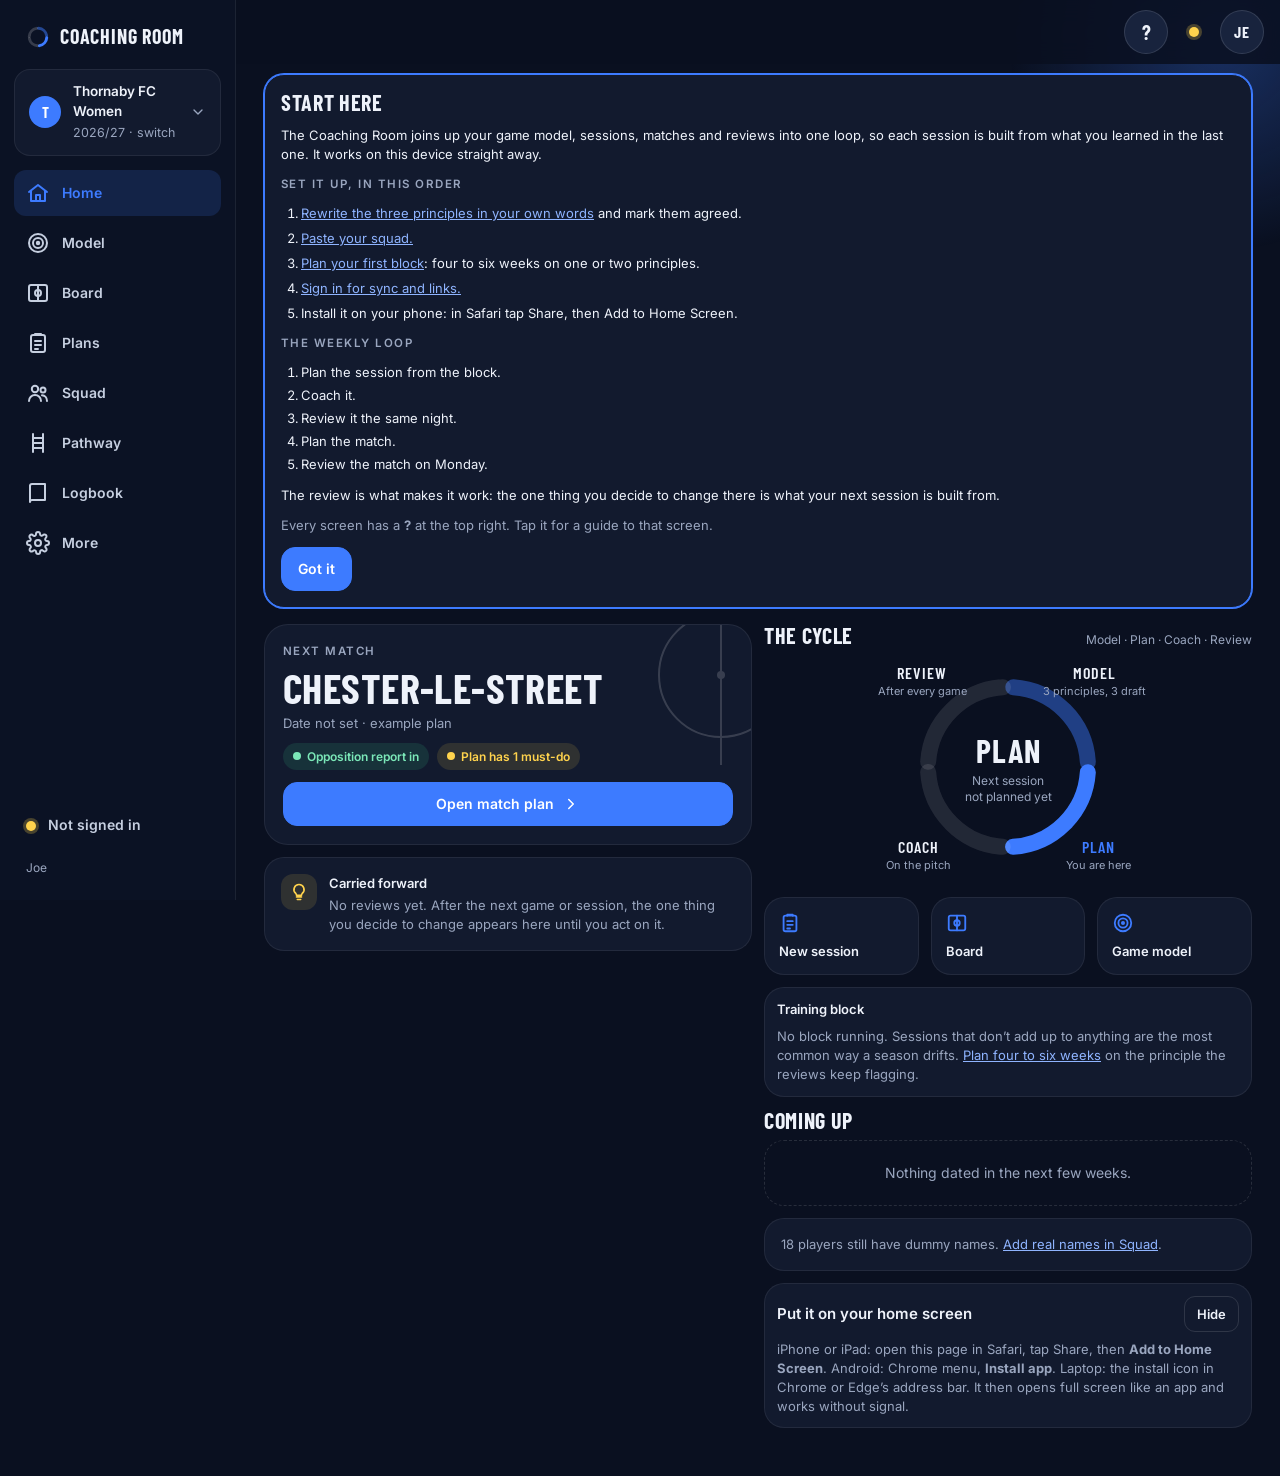
==== index.html @ c1512894 "Initial commit" ====
<!doctype html>
<html lang="en-GB">
<head>
<meta charset="utf-8">
<meta name="viewport" content="width=device-width, initial-scale=1, viewport-fit=cover">
<meta name="theme-color" content="#0A1020">
<meta name="apple-mobile-web-app-capable" content="yes">
<meta name="mobile-web-app-capable" content="yes">
<meta name="apple-mobile-web-app-status-bar-style" content="black-translucent">
<meta name="apple-mobile-web-app-title" content="Coaching Room">
<meta name="description" content="Joe's coaching app: game model, tactics board, sessions, match plans and reviews.">
<title>The Coaching Room</title>
<link rel="manifest" href="manifest.webmanifest">
<link rel="icon" type="image/png" sizes="192x192" href="icons/icon-192.png">
<link rel="apple-touch-icon" href="icons/apple-touch-icon.png">
<link rel="preload" href="fonts/inter-latin-400-normal.woff2" as="font" type="font/woff2" crossorigin>
<link rel="preload" href="fonts/barlow-condensed-latin-700-normal.woff2" as="font" type="font/woff2" crossorigin>
<link rel="stylesheet" href="css/app.css">
<script src="vendor/supabase.js" defer></script>
<script type="module" src="js/app.js"></script>
</head>
<body>
<div class="glow" aria-hidden="true"></div>
<div class="app" id="app">
  <nav class="sidebar" id="sidebar" aria-label="Main"></nav>
  <div class="main">
    <header class="topbar" id="topbar"></header>
    <main class="content" id="view" tabindex="-1"><p class="muted" style="padding:40px 0;text-align:center">Loading…</p></main>
  </div>
</div>
<div class="chaldock" id="chalDock" hidden aria-label="Coach’s challenge"></div>
<nav class="bottomnav" id="bottomnav" aria-label="Main"></nav>
<div id="print"></div>
<noscript><p style="padding:20px;color:#fff">The Coaching Room needs JavaScript switched on.</p></noscript>
</body>
</html>
---- css/app.css ----
@font-face{font-family:Inter;font-weight:400;font-display:swap;src:url(../fonts/inter-latin-400-normal.woff2) format('woff2')}
@font-face{font-family:Inter;font-weight:500;font-display:swap;src:url(../fonts/inter-latin-500-normal.woff2) format('woff2')}
@font-face{font-family:Inter;font-weight:600;font-display:swap;src:url(../fonts/inter-latin-600-normal.woff2) format('woff2')}
@font-face{font-family:Inter;font-weight:700;font-display:swap;src:url(../fonts/inter-latin-700-normal.woff2) format('woff2')}
@font-face{font-family:'Barlow Condensed';font-weight:500;font-display:swap;src:url(../fonts/barlow-condensed-latin-500-normal.woff2) format('woff2')}
@font-face{font-family:'Barlow Condensed';font-weight:600;font-display:swap;src:url(../fonts/barlow-condensed-latin-600-normal.woff2) format('woff2')}
@font-face{font-family:'Barlow Condensed';font-weight:700;font-display:swap;src:url(../fonts/barlow-condensed-latin-700-normal.woff2) format('woff2')}

:root{
  --bg:#0A1020; --surface:#121A2E; --surface2:#18233D; --input:#0E1528;
  --line:rgba(255,255,255,.07); --line2:rgba(255,255,255,.12);
  --text:#EEF2FA; --text2:#C6CFE0; --muted:#9AA6BF;
  --accent:#3D7BFF; --accent-soft:color-mix(in srgb,var(--accent) 16%,transparent);
  --accent-line:color-mix(in srgb,var(--accent) 45%,transparent);
  --lamp:#FFD34D; --lamp-soft:rgba(255,211,77,.09); --lamp-line:rgba(255,211,77,.28); --lamp-text:#FFF1C7;
  --good:#3DDC97; --good-soft:rgba(61,220,151,.12); --good-text:#7BE8B8;
  --bad:#FF6B6B; --opp:#D63B3B;
  --r:20px; --r-sm:14px;
  --display:'Barlow Condensed','Arial Narrow',sans-serif;
  --safe-b:env(safe-area-inset-bottom,0px); --safe-t:env(safe-area-inset-top,0px);
}
*{box-sizing:border-box}
html,body{margin:0;height:100%;background:var(--bg);color:var(--text);font:15px/1.45 Inter,system-ui,-apple-system,Segoe UI,sans-serif;-webkit-text-size-adjust:100%;-webkit-tap-highlight-color:transparent}
body{overscroll-behavior-y:none}
a{color:#8FB4FF}
button,input,select,textarea{font:inherit;color:inherit}
h1,h2,h3{margin:0}
svg{display:block}
:focus-visible{outline:2px solid var(--accent);outline-offset:2px}

/* ---------- Shell ---------- */
.app{min-height:100%;display:flex}
.sidebar{display:none}
.main{flex:1;min-width:0;display:flex;flex-direction:column;min-height:100vh;min-height:100dvh}
.glow{position:fixed;top:-180px;right:-160px;width:440px;height:440px;border-radius:50%;background:radial-gradient(circle,color-mix(in srgb,var(--accent) 30%,transparent) 0%,transparent 68%);pointer-events:none;z-index:0}
.team-switch{display:flex;align-items:center;gap:10px;background:rgba(255,255,255,.05);border:1px solid var(--line);border-radius:999px;padding:5px 14px 5px 5px;min-height:46px;cursor:pointer;min-width:0;max-width:calc(100% - 150px);color:var(--text)}
.topbar{position:sticky;top:0;z-index:20;padding:calc(10px + var(--safe-t)) 16px 10px;display:flex;align-items:center;justify-content:space-between;gap:10px;background:rgba(10,16,32,.86);backdrop-filter:blur(12px);-webkit-backdrop-filter:blur(12px)}
.content{position:relative;z-index:1;flex:1;padding:6px 16px calc(110px + var(--safe-b));width:100%;max-width:1180px;margin:0 auto}
.bottomnav{position:fixed;left:0;right:0;bottom:0;z-index:30;padding:6px 8px calc(8px + var(--safe-b));background:rgba(10,16,32,.95);border-top:1px solid var(--line);display:grid;grid-template-columns:repeat(5,minmax(0,1fr));backdrop-filter:blur(12px);-webkit-backdrop-filter:blur(12px)}
.bottomnav a,.sidebar a.nav{display:flex;flex-direction:column;align-items:center;justify-content:center;gap:3px;min-height:52px;color:var(--muted);text-decoration:none;font-size:11px;font-weight:600;border-radius:12px}
.bottomnav a.on{color:var(--accent)}
.bottomnav svg,.sidebar svg{width:24px;height:24px}

@media (min-width:900px){
  .sidebar{display:flex;flex-direction:column;gap:4px;width:236px;flex:none;position:sticky;top:0;height:100vh;height:100dvh;padding:calc(18px + var(--safe-t)) 14px 18px;border-right:1px solid var(--line);background:#0B1224;z-index:5;overflow-y:auto}
  .sidebar a.nav{flex-direction:row;justify-content:flex-start;gap:12px;padding:0 12px;font-size:14px;min-height:46px;color:var(--text2)}
  .sidebar a.nav.on{background:var(--accent-soft);color:var(--accent)}
  .sidebar .brand{font-family:var(--display);font-weight:700;font-size:20px;letter-spacing:.04em;text-transform:uppercase;padding:4px 12px 14px;display:flex;align-items:center;gap:10px}
  .bottomnav{display:none}
  .topbar .team-switch{display:none}
  .content{padding:10px 28px 48px}
}

/* ---------- Type ---------- */
.display{font-family:var(--display);font-weight:700;text-transform:uppercase;letter-spacing:.01em;line-height:1}
.h1{font-family:var(--display);font-weight:700;text-transform:uppercase;font-size:38px;line-height:1;letter-spacing:.01em}
.h2{font-family:var(--display);font-weight:700;text-transform:uppercase;font-size:22px;letter-spacing:.03em;line-height:1.05}
.h3{font-size:15px;font-weight:600}
.eyebrow{font-size:11.5px;letter-spacing:.13em;text-transform:uppercase;color:var(--muted);font-weight:600}
.muted{color:var(--muted)}
.small{font-size:13px}
.tiny{font-size:12px}
.lead{color:var(--muted);font-size:14px;margin:4px 0 14px;max-width:62ch}
.num{font-family:var(--display);font-weight:700;color:var(--accent)}

/* ---------- Building blocks ---------- */
.stack{display:flex;flex-direction:column;gap:12px}
.stack.tight{gap:8px}
.row{display:flex;align-items:center;gap:10px;flex-wrap:wrap}
.row.between{justify-content:space-between}
.row.nowrap{flex-wrap:nowrap}
.grow{flex:1;min-width:0}
.grid2{display:grid;gap:12px;grid-template-columns:minmax(0,1fr)}
.grid3{display:grid;gap:12px;grid-template-columns:minmax(0,1fr)}
@media (min-width:700px){.grid2{grid-template-columns:repeat(2,minmax(0,1fr))}}
@media (min-width:1000px){.grid3{grid-template-columns:repeat(3,minmax(0,1fr))}}
.split{display:grid;gap:16px;grid-template-columns:minmax(0,1fr)}
@media (min-width:900px){.split{grid-template-columns:300px minmax(0,1fr)}.split.wide-right{grid-template-columns:minmax(0,1fr) 340px}}

.card{background:var(--surface);border:1px solid var(--line);border-radius:var(--r);padding:16px}
.card.tight{padding:12px}
.card.inset{background:var(--input)}
.card.link{cursor:pointer;text-align:left;width:100%;color:inherit}
.card.link:hover{border-color:var(--line2)}
.card.on{border-color:var(--accent);box-shadow:0 0 0 1px var(--accent)}

.btn{display:inline-flex;align-items:center;justify-content:center;gap:8px;min-height:44px;padding:0 16px;border-radius:var(--r-sm);border:1px solid var(--line2);background:transparent;color:var(--text);font-weight:600;font-size:14px;cursor:pointer;text-decoration:none;white-space:nowrap}
.btn:hover{background:rgba(255,255,255,.04)}
.btn.pri{background:var(--accent);border-color:var(--accent);color:#fff}
.btn.pri:hover{filter:brightness(1.08)}
.btn.lamp{background:var(--lamp);border-color:var(--lamp);color:#1b1400}
.btn.sm{min-height:36px;padding:0 12px;font-size:13px;border-radius:11px}
.btn.icon{width:44px;padding:0;border-radius:50%}
.btn.danger{color:var(--bad)}
.btn.block{width:100%}
.btn svg{width:18px;height:18px}
.btn[disabled]{opacity:.45;cursor:default}

.chip{display:inline-flex;align-items:center;gap:6px;min-height:36px;padding:0 12px;border-radius:999px;border:1px solid var(--line2);background:transparent;color:var(--text2);font-weight:600;font-size:13px;cursor:pointer;white-space:nowrap}
.chip.on{background:var(--accent);border-color:var(--accent);color:#fff}
.chips{display:flex;gap:8px;flex-wrap:wrap}
.chips.scroll{flex-wrap:nowrap;overflow-x:auto;scrollbar-width:none;padding-bottom:2px}
.chips.scroll::-webkit-scrollbar{display:none}
.pill{display:inline-flex;align-items:center;gap:6px;font-size:12px;font-weight:600;padding:5px 10px;border-radius:999px;background:var(--accent-soft);color:var(--accent);white-space:nowrap}
.pill.grey{background:rgba(255,255,255,.06);color:var(--text2)}
.pill.good{background:var(--good-soft);color:var(--good-text)}
.pill.lamp{background:rgba(255,211,77,.12);color:var(--lamp)}
.pill.opp{background:rgba(214,59,59,.14);color:#FF9C9C}
.dot{width:8px;height:8px;border-radius:50%;background:currentColor;flex:none}

.field{display:flex;flex-direction:column;gap:6px}
.field>span,.label{font-size:12.5px;font-weight:600;color:var(--muted)}
input[type=text],input[type=email],input[type=password],input[type=number],input[type=date],input[type=tel],input[type=search],select,textarea{width:100%;min-height:44px;border-radius:12px;border:1px solid var(--line2);background:var(--input);color:var(--text);padding:10px 12px;font-size:15px;outline:none}
textarea{min-height:84px;resize:vertical;line-height:1.45}
input:focus,select:focus,textarea:focus{border-color:var(--accent)}
input::placeholder,textarea::placeholder{color:#6F7B94}
select{appearance:none;-webkit-appearance:none;background-image:url("data:image/svg+xml,%3Csvg xmlns='http://www.w3.org/2000/svg' width='16' height='16' viewBox='0 0 24 24' fill='none' stroke='%239AA6BF' stroke-width='2' stroke-linecap='round'%3E%3Cpath d='M6 9l6 6 6-6'/%3E%3C/svg%3E");background-repeat:no-repeat;background-position:right 12px center;padding-right:36px}
.check{display:inline-flex;align-items:center;gap:8px;min-height:40px;cursor:pointer;font-size:14px}
.check input{width:20px;height:20px;accent-color:var(--accent)}

.seg{display:grid;gap:6px;grid-auto-flow:column;grid-auto-columns:minmax(0,1fr)}
.seg button{min-height:40px;border-radius:10px;border:1px solid var(--line2);background:transparent;color:var(--text2);font-weight:600;font-size:13px;cursor:pointer;padding:0 8px}
.seg button.on{background:var(--accent);border-color:var(--accent);color:#fff}
.seg button.on.good{background:var(--good);border-color:var(--good);color:#0A1020}
.seg button.on.part{background:var(--lamp);border-color:var(--lamp);color:#1b1400}
.seg button.on.no{background:var(--bad);border-color:var(--bad);color:#0A1020}

.list{display:flex;flex-direction:column;gap:8px}
.item{display:flex;align-items:center;gap:12px;padding:12px 14px;border-radius:16px;background:var(--surface);border:1px solid var(--line);color:inherit;text-decoration:none;cursor:pointer;width:100%;text-align:left;min-height:56px}
.item:hover{border-color:var(--line2)}
.item.on{border-color:var(--accent)}
.item .t{font-weight:600}
.item .s{font-size:12.5px;color:var(--muted)}
.badge-num{width:40px;height:40px;flex:none;border-radius:50%;background:var(--accent);color:#fff;display:flex;align-items:center;justify-content:center;font-family:var(--display);font-weight:700;font-size:18px}
.empty{padding:22px;border:1px dashed var(--line2);border-radius:var(--r);color:var(--muted);text-align:center;font-size:14px}

/* ---------- Challenge ---------- */
.challenge{background:var(--lamp-soft);border:1px solid var(--lamp-line);border-radius:var(--r);padding:14px 16px;display:flex;flex-direction:column;gap:10px}
.challenge .head{display:flex;align-items:center;justify-content:space-between;gap:8px}
.challenge .title{display:flex;align-items:center;gap:8px;font-family:var(--display);font-size:18px;font-weight:700;letter-spacing:.05em;text-transform:uppercase;color:var(--lamp)}
.q{display:flex;gap:10px;font-size:13.5px;line-height:1.45;color:var(--lamp-text)}
.q .ic{flex:none;width:22px;height:22px;border-radius:50%;display:flex;align-items:center;justify-content:center;font-weight:800;font-size:12px;color:#0A1020;margin-top:1px}
.q.ok{color:#CFE9DC}.q.ok .ic{background:var(--good)}
.q.ask .ic{background:var(--lamp)}
.q.req .ic{background:var(--bad)}
.q .src{color:#C9B66A;font-size:11.5px;margin-left:4px;white-space:nowrap}

/* ---------- Sheet, toast ---------- */
.scrim{position:fixed;inset:0;background:rgba(3,6,14,.6);z-index:80;display:flex;align-items:flex-end;justify-content:center}
.sheet{background:var(--surface);border:1px solid var(--line2);border-radius:24px 24px 0 0;width:100%;max-width:640px;max-height:90vh;max-height:90dvh;overflow:auto;padding:18px 18px calc(18px + var(--safe-b))}
@media (min-width:700px){.scrim{align-items:center}.sheet{border-radius:24px}}
.toast{position:fixed;left:50%;bottom:calc(96px + var(--safe-b));transform:translateX(-50%);background:#EEF2FA;color:#0A1020;font-weight:600;font-size:14px;padding:11px 16px;border-radius:12px;z-index:99;opacity:0;transition:opacity .2s;pointer-events:none;max-width:90vw;text-align:center}
.toast.show{opacity:1}
@media (min-width:900px){.toast{bottom:28px}}

/* ---------- Pitch / canvas ---------- */
.pitchwrap{background:#0B2F21;border-radius:18px;overflow:hidden;position:relative}
svg.pitch{width:100%;height:auto;touch-action:none;user-select:none;-webkit-user-select:none;-webkit-touch-callout:none}
.toolrail{display:flex;gap:6px;overflow-x:auto;scrollbar-width:none;padding-bottom:2px}
.toolrail::-webkit-scrollbar{display:none}
.tool{flex:none;min-width:64px;min-height:56px;border-radius:14px;border:1px solid var(--line);background:var(--surface);color:var(--text2);font-weight:600;font-size:11px;display:flex;flex-direction:column;align-items:center;justify-content:center;gap:4px;cursor:pointer;padding:4px 8px}
.tool.on{background:var(--accent-soft);border-color:var(--accent);color:var(--accent)}
.tool svg{width:22px;height:22px}
.frames{display:flex;gap:10px;overflow-x:auto;scrollbar-width:none;padding-bottom:4px}
.frames::-webkit-scrollbar{display:none}
.frame{flex:none;width:150px;border-radius:14px;border:1px solid var(--line);background:var(--surface);padding:6px;color:var(--text2);font-weight:600;font-size:12px;text-align:left;cursor:pointer;display:flex;flex-direction:column;gap:5px}
.frame.on{border:2px solid var(--accent);padding:5px;color:var(--text)}
.frame svg{width:100%;height:auto;border-radius:8px}

/* ---------- Cycle ring ---------- */
.cycle{display:flex;justify-content:center}

/* ---------- Print ---------- */
#print{display:none}
@media print{
  @page{size:A4;margin:12mm}
  body{background:#fff}
  .app,.bottomnav,.glow,.scrim,.toast{display:none!important}
  #print{display:block;color:#111;font:10.5pt/1.45 Inter,Arial,sans-serif}
  #print h1{font-family:var(--display);text-transform:uppercase;font-size:24pt;margin:0 0 2mm;letter-spacing:.01em}
  #print h2{font-family:var(--display);text-transform:uppercase;font-size:14pt;margin:6mm 0 2mm;border-bottom:1.5px solid #111;padding-bottom:1mm}
  #print .meta{color:#444;margin-bottom:4mm}
  #print table{border-collapse:collapse;width:100%}
  #print td,#print th{border:1px solid #bbb;padding:2mm;vertical-align:top;text-align:left}
  #print svg{max-width:100%;height:auto;max-height:115mm}
  #print .brk{break-before:page}
  #print .avoid{break-inside:avoid}
}

.only-narrow{display:none}
@media (max-width:899px){.only-narrow{display:inline-flex}}
@media (min-width:900px) and (max-width:1199px){.split.wide-right{grid-template-columns:minmax(0,1fr) 300px}}
textarea{overflow:hidden}
@media (min-width:900px){.chips.scroll{flex-wrap:wrap}}

/* ---------- Coach's challenge: questions, drawer on narrow screens ---------- */
.q{align-items:flex-start}
.q .grow{min-width:0}
.q .qh{cursor:default}
.q .qh.go{cursor:pointer;text-decoration:underline;text-decoration-color:rgba(255,211,77,.35);text-underline-offset:3px}
.q .qh.go:hover,.q .qh.go:focus-visible{text-decoration-color:var(--lamp);outline:none}
.q .qd{display:none;margin-top:4px;color:#D9CF9F;font-size:12.5px;line-height:1.45}
.q.req .qd,.q.open .qd{display:block}
.q .qt{flex:none;background:none;border:0;color:var(--lamp);font-size:20px;line-height:1;padding:0 2px;cursor:pointer;margin-top:-2px}
.q.req .qt{display:none}
.qx{background:none;border:1px solid var(--lamp-line);color:#D9CF9F;border-radius:999px;font-size:11.5px;padding:3px 9px;cursor:pointer;margin-top:4px;font-family:inherit}
.qx:hover{border-color:var(--lamp);color:var(--lamp)}
.flash{outline:2px solid var(--lamp)!important;outline-offset:3px;transition:outline-color 1.2s}
/* Help's Show me flashes in the team blue; yellow stays with the Coach's challenge. */
body.helpflash .flash{outline-color:var(--accent)!important}
.chaldock{display:none}
@media (max-width:899px){
  #chal{display:none}
  body.dock .content{padding-bottom:calc(170px + var(--safe-b))}
  .chaldock{display:block;position:fixed;left:8px;right:8px;bottom:calc(74px + var(--safe-b));z-index:29;background:#141C33;border:1px solid var(--lamp-line);border-radius:16px;box-shadow:0 10px 30px rgba(0,0,0,.45);overflow:hidden}
  .chaldock[hidden]{display:none}
  .chaldock .dockbar{display:flex;align-items:center;gap:8px;width:100%;padding:10px 12px;background:var(--lamp-soft);border:0;color:var(--lamp);font-family:var(--display);font-size:16px;font-weight:700;letter-spacing:.05em;text-transform:uppercase;cursor:pointer}
  .chaldock .chev{font-size:14px;opacity:.8}
  .chaldock .dockbody{display:none;max-height:55vh;max-height:55dvh;overflow:auto;-webkit-overflow-scrolling:touch}
  .chaldock.open .dockbody{display:block}
  .chaldock .dockbody .challenge{border:0;border-radius:0;background:transparent}
  .chaldock .dockbody .challenge .head{display:none}
}

.btn.on{border-color:var(--accent);color:var(--accent);background:var(--accent-soft)}
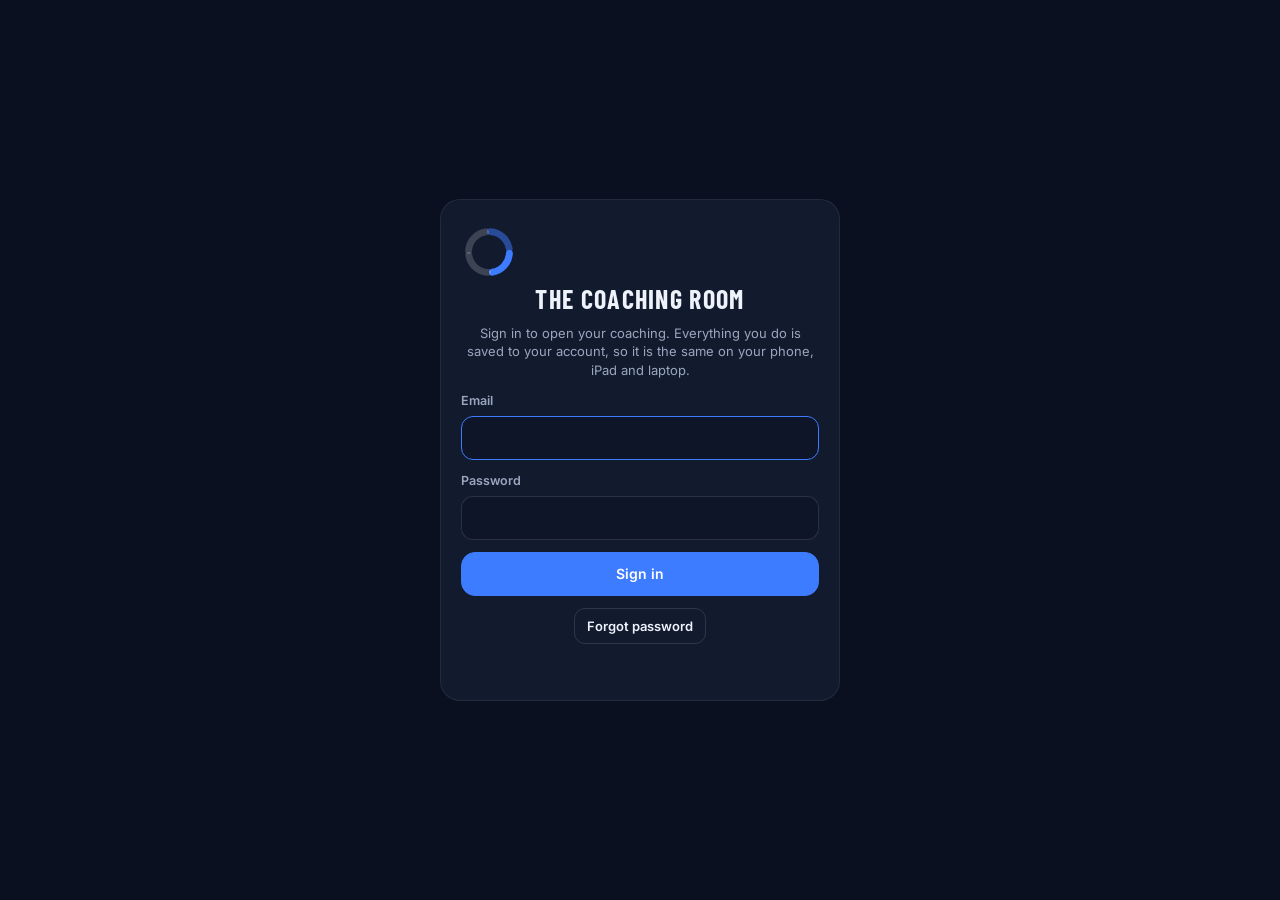
==== commit 3f5b074d: "Fix loading" ====
--- a/index.html
+++ b/index.html
@@ -8,7 +8,7 @@
 <meta name="mobile-web-app-capable" content="yes">
 <meta name="apple-mobile-web-app-status-bar-style" content="black-translucent">
 <meta name="apple-mobile-web-app-title" content="Coaching Room">
-<meta name="description" content="Joe's coaching app: game model, tactics board, sessions, match plans and reviews.">
+<meta name="description" content="Coaching app: game model, tactics board, sessions, match plans and reviews.">
 <title>The Coaching Room</title>
 <link rel="manifest" href="manifest.webmanifest">
 <link rel="icon" type="image/png" sizes="192x192" href="icons/icon-192.png">
@@ -17,6 +17,29 @@
 <link rel="preload" href="fonts/barlow-condensed-latin-700-normal.woff2" as="font" type="font/woff2" crossorigin>
 <link rel="stylesheet" href="css/app.css">
 <script src="vendor/supabase.js" defer></script>
+<script>
+// Opened by double-clicking the file (file://)? Browsers refuse to load the app's modules from a file path, so say so instead of hanging on "Loading…".
+if (location.protocol === 'file:') document.addEventListener('DOMContentLoaded', function () {
+  document.getElementById('view').innerHTML = '<div style="max-width:560px;margin:40px auto;padding:20px;border:1px solid rgba(255,255,255,.15);border-radius:16px;color:#EEF2FA;font:15px/1.5 system-ui,sans-serif"><b style="font-size:18px">This app needs a web address</b><p>You have opened index.html as a file. Browsers will not run the app that way.</p><p>Either finish steps 1 and 2 in README.md (GitHub Pages) and open the address it gives you, or for a quick look on this PC open a command prompt in this folder and run:</p><pre style="background:rgba(0,0,0,.35);padding:10px;border-radius:8px;overflow:auto">python -m http.server 8765</pre><p>then open <b>http://localhost:8765/index.html</b></p></div>';
+});
+</script>
+<script>
+// If the app fails to start (a file missing or out of step after an update), say so and offer a reload,
+// instead of leaving "Loading…" on screen for ever.
+window.__crErr = [];
+window.addEventListener('error', function (e) { window.__crErr.push((e && e.message) || 'unknown error'); });
+window.addEventListener('unhandledrejection', function (e) { window.__crErr.push(String((e && e.reason && e.reason.message) || (e && e.reason) || 'unknown error')); });
+setTimeout(function () {
+  if (window.__crStarted || location.protocol === 'file:') return;
+  var v = document.getElementById('view');
+  if (!v || !/Loading/.test(v.textContent) || document.getElementById('gate')) return;
+  var msg = window.__crErr.length ? window.__crErr[0] : 'It took too long to start.';
+  v.innerHTML = '<div style="max-width:440px;margin:40px auto;text-align:center"><div style="font-size:20px;font-weight:700;margin-bottom:8px">The app didn’t start</div>'
+    + '<p style="color:#9aa6c4;margin:0 0 16px">Usually this is an update that hasn’t fully arrived yet. Reload to try again.</p>'
+    + '<button onclick="location.reload()" style="padding:12px 22px;border-radius:12px;border:0;background:#3D7BFF;color:#fff;font-weight:700;font-size:16px">Reload</button>'
+    + '<p style="color:#6b7899;font-size:12px;margin-top:18px;word-break:break-word">Details for Scott: ' + String(msg).replace(/[<>&]/g, '') + '</p></div>';
+}, 8000);
+</script>
 <script type="module" src="js/app.js"></script>
 </head>
 <body>
--- a/css/app.css
+++ b/css/app.css
@@ -223,3 +223,10 @@
 }
 
 .btn.on{border-color:var(--accent);color:var(--accent);background:var(--accent-soft)}
+
+/* Sign-in screen (shown before anything else when cloud sync is set up) */
+#gate{position:fixed;inset:0;z-index:200;display:flex;align-items:center;justify-content:center;padding:24px 18px calc(24px + var(--safe-b,0px));background:var(--bg);overflow:auto}
+#gate .gatebox{width:100%;max-width:400px;background:var(--surface);border:1px solid var(--line);border-radius:var(--r);padding:24px 20px}
+/* Pictures: profile, team logo, player photos */
+.avatar{border-radius:50%;object-fit:cover;display:block;flex:none;background:var(--surface2)}
+.logo{object-fit:contain;display:block;flex:none}
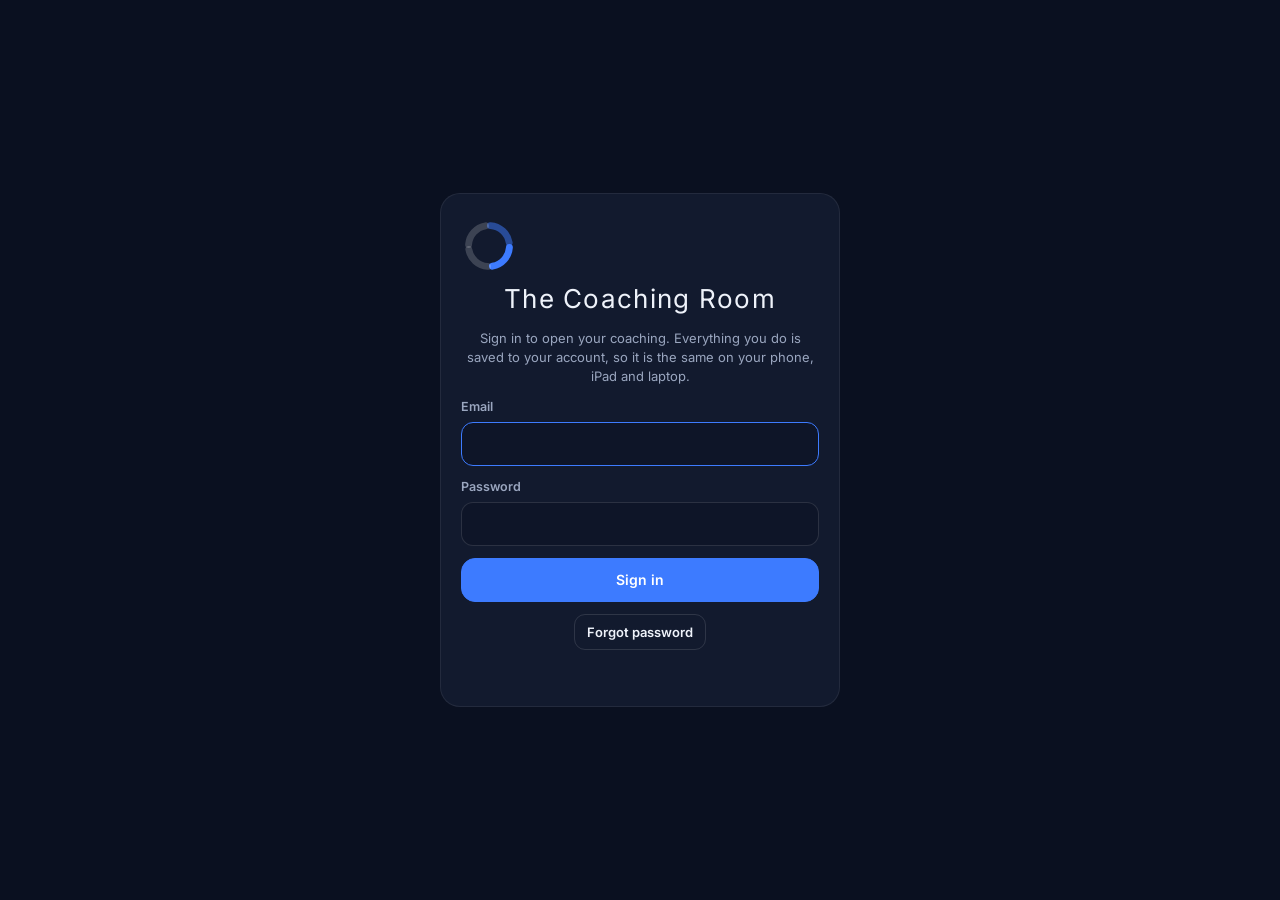
==== commit 850448da: "new home and navigation" ====
--- a/index.html
+++ b/index.html
@@ -45,14 +45,13 @@
 <body>
 <div class="glow" aria-hidden="true"></div>
 <div class="app" id="app">
-  <nav class="sidebar" id="sidebar" aria-label="Main"></nav>
   <div class="main">
     <header class="topbar" id="topbar"></header>
+    <nav class="bottomnav" id="bottomnav" aria-label="Main"></nav>
     <main class="content" id="view" tabindex="-1"><p class="muted" style="padding:40px 0;text-align:center">Loading…</p></main>
   </div>
 </div>
 <div class="chaldock" id="chalDock" hidden aria-label="Coach’s challenge"></div>
-<nav class="bottomnav" id="bottomnav" aria-label="Main"></nav>
 <div id="print"></div>
 <noscript><p style="padding:20px;color:#fff">The Coaching Room needs JavaScript switched on.</p></noscript>
 </body>
--- a/css/app.css
+++ b/css/app.css
@@ -14,7 +14,8 @@
   --accent-line:color-mix(in srgb,var(--accent) 45%,transparent);
   --lamp:#FFD34D; --lamp-soft:rgba(255,211,77,.09); --lamp-line:rgba(255,211,77,.28); --lamp-text:#FFF1C7;
   --good:#3DDC97; --good-soft:rgba(61,220,151,.12); --good-text:#7BE8B8;
-  --bad:#FF6B6B; --opp:#D63B3B;
+  --bad:#FF6B6B; --opp:#D63B3B; --on-accent:#fff;
+  --c-training:#3D7BFF; --c-match:#2FB67A; --c-analysis:#FF8A3D;
   --r:20px; --r-sm:14px;
   --display:'Barlow Condensed','Arial Narrow',sans-serif;
   --safe-b:env(safe-area-inset-bottom,0px); --safe-t:env(safe-area-inset-top,0px);
@@ -30,7 +31,6 @@
 
 /* ---------- Shell ---------- */
 .app{min-height:100%;display:flex}
-.sidebar{display:none}
 .main{flex:1;min-width:0;display:flex;flex-direction:column;min-height:100vh;min-height:100dvh}
 .glow{position:fixed;top:-180px;right:-160px;width:440px;height:440px;border-radius:50%;background:radial-gradient(circle,color-mix(in srgb,var(--accent) 30%,transparent) 0%,transparent 68%);pointer-events:none;z-index:0}
 .team-switch{display:flex;align-items:center;gap:10px;background:rgba(255,255,255,.05);border:1px solid var(--line);border-radius:999px;padding:5px 14px 5px 5px;min-height:46px;cursor:pointer;min-width:0;max-width:calc(100% - 150px);color:var(--text)}
@@ -38,17 +38,27 @@
 .content{position:relative;z-index:1;flex:1;padding:6px 16px calc(110px + var(--safe-b));width:100%;max-width:1180px;margin:0 auto}
 .bottomnav{position:fixed;left:0;right:0;bottom:0;z-index:30;padding:6px 8px calc(8px + var(--safe-b));background:rgba(10,16,32,.95);border-top:1px solid var(--line);display:grid;grid-template-columns:repeat(5,minmax(0,1fr));backdrop-filter:blur(12px);-webkit-backdrop-filter:blur(12px)}
 .bottomnav a,.sidebar a.nav{display:flex;flex-direction:column;align-items:center;justify-content:center;gap:3px;min-height:52px;color:var(--muted);text-decoration:none;font-size:11px;font-weight:600;border-radius:12px}
-.bottomnav a.on{color:var(--accent)}
+.bottomnav a.on{color:var(--text);background:rgba(255,255,255,.06)}
+.bottomnav a.training.on{color:#8FB0FF;background:color-mix(in srgb,var(--c-training) 16%,transparent)}
+.bottomnav a.match.on{color:#5FD69E;background:color-mix(in srgb,var(--c-match) 16%,transparent)}
+.bottomnav a.analysis.on{color:#FFB27F;background:color-mix(in srgb,var(--c-analysis) 16%,transparent)}
+.topbar .brand{display:none;align-items:center;gap:10px;font-family:var(--display);font-weight:700;font-size:22px;letter-spacing:.04em;text-transform:uppercase;white-space:nowrap}
+.btn.guide-btn{display:none}
+@media (min-width:700px){.btn.guide-btn{display:inline-flex}}
+/* Each area has its own colour: buttons, tabs and highlights follow it. */
+body[data-sec="match"]{--accent:var(--c-match);--on-accent:#06150F}
+body[data-sec="analysis"]{--accent:var(--c-analysis);--on-accent:#1A0E05}
 .bottomnav svg,.sidebar svg{width:24px;height:24px}
 
 @media (min-width:900px){
-  .sidebar{display:flex;flex-direction:column;gap:4px;width:236px;flex:none;position:sticky;top:0;height:100vh;height:100dvh;padding:calc(18px + var(--safe-t)) 14px 18px;border-right:1px solid var(--line);background:#0B1224;z-index:5;overflow-y:auto}
-  .sidebar a.nav{flex-direction:row;justify-content:flex-start;gap:12px;padding:0 12px;font-size:14px;min-height:46px;color:var(--text2)}
-  .sidebar a.nav.on{background:var(--accent-soft);color:var(--accent)}
-  .sidebar .brand{font-family:var(--display);font-weight:700;font-size:20px;letter-spacing:.04em;text-transform:uppercase;padding:4px 12px 14px;display:flex;align-items:center;gap:10px}
-  .bottomnav{display:none}
-  .topbar .team-switch{display:none}
+  .bottomnav{position:static;display:flex;justify-content:center;gap:6px;padding:4px 28px 8px;border-top:0;border-bottom:1px solid var(--line);background:transparent;backdrop-filter:none;-webkit-backdrop-filter:none}
+  .bottomnav a{flex-direction:row;gap:8px;min-height:40px;padding:0 16px;font-size:14px}
+  .bottomnav svg{width:20px;height:20px}
+  .bottomnav.athome{display:none}
   .content{padding:10px 28px 48px}
+  .topbar{padding:calc(12px + var(--safe-t)) 28px 12px}
+  .topbar .brand{display:flex}
+}
 }
 
 /* ---------- Type ---------- */
@@ -86,7 +96,7 @@
 
 .btn{display:inline-flex;align-items:center;justify-content:center;gap:8px;min-height:44px;padding:0 16px;border-radius:var(--r-sm);border:1px solid var(--line2);background:transparent;color:var(--text);font-weight:600;font-size:14px;cursor:pointer;text-decoration:none;white-space:nowrap}
 .btn:hover{background:rgba(255,255,255,.04)}
-.btn.pri{background:var(--accent);border-color:var(--accent);color:#fff}
+.btn.pri{background:var(--accent);border-color:var(--accent);color:var(--on-accent)}
 .btn.pri:hover{filter:brightness(1.08)}
 .btn.lamp{background:var(--lamp);border-color:var(--lamp);color:#1b1400}
 .btn.sm{min-height:36px;padding:0 12px;font-size:13px;border-radius:11px}
@@ -97,7 +107,7 @@
 .btn[disabled]{opacity:.45;cursor:default}
 
 .chip{display:inline-flex;align-items:center;gap:6px;min-height:36px;padding:0 12px;border-radius:999px;border:1px solid var(--line2);background:transparent;color:var(--text2);font-weight:600;font-size:13px;cursor:pointer;white-space:nowrap}
-.chip.on{background:var(--accent);border-color:var(--accent);color:#fff}
+.chip.on{background:var(--accent);border-color:var(--accent);color:var(--on-accent)}
 .chips{display:flex;gap:8px;flex-wrap:wrap}
 .chips.scroll{flex-wrap:nowrap;overflow-x:auto;scrollbar-width:none;padding-bottom:2px}
 .chips.scroll::-webkit-scrollbar{display:none}
@@ -120,7 +130,8 @@
 
 .seg{display:grid;gap:6px;grid-auto-flow:column;grid-auto-columns:minmax(0,1fr)}
 .seg button{min-height:40px;border-radius:10px;border:1px solid var(--line2);background:transparent;color:var(--text2);font-weight:600;font-size:13px;cursor:pointer;padding:0 8px}
-.seg button.on{background:var(--accent);border-color:var(--accent);color:#fff}
+.seg button.on,.seg a.on{background:var(--accent);border-color:var(--accent);color:var(--on-accent)}
+.seg a{min-height:44px;border-radius:10px;border:1px solid var(--line2);color:var(--text2);font-weight:600;font-size:14px;display:flex;align-items:center;justify-content:center;text-decoration:none}
 .seg button.on.good{background:var(--good);border-color:var(--good);color:#0A1020}
 .seg button.on.part{background:var(--lamp);border-color:var(--lamp);color:#1b1400}
 .seg button.on.no{background:var(--bad);border-color:var(--bad);color:#0A1020}
@@ -131,7 +142,7 @@
 .item.on{border-color:var(--accent)}
 .item .t{font-weight:600}
 .item .s{font-size:12.5px;color:var(--muted)}
-.badge-num{width:40px;height:40px;flex:none;border-radius:50%;background:var(--accent);color:#fff;display:flex;align-items:center;justify-content:center;font-family:var(--display);font-weight:700;font-size:18px}
+.badge-num{width:40px;height:40px;flex:none;border-radius:50%;background:var(--accent);color:var(--on-accent);display:flex;align-items:center;justify-content:center;font-family:var(--display);font-weight:700;font-size:18px}
 .empty{padding:22px;border:1px dashed var(--line2);border-radius:var(--r);color:var(--muted);text-align:center;font-size:14px}
 
 /* ---------- Challenge ---------- */
@@ -230,3 +241,56 @@
 /* Pictures: profile, team logo, player photos */
 .avatar{border-radius:50%;object-fit:cover;display:block;flex:none;background:var(--surface2)}
 .logo{object-fit:contain;display:block;flex:none}
+
+/* ---------- Home and area pages ---------- */
+.pill.an{background:color-mix(in srgb,var(--c-analysis) 16%,transparent);color:#FFB27F}
+.nextup{display:grid;gap:12px}
+@media (min-width:700px){.nextup{grid-template-columns:1fr 1fr}}
+.next{display:flex;flex-direction:column;gap:2px;text-align:left;text-decoration:none;color:var(--text);background:var(--surface);border:1px solid var(--line);border-radius:18px;padding:14px 18px;cursor:pointer;min-height:84px;width:100%}
+.next .lab{font-size:10.5px;font-weight:700;letter-spacing:.12em;text-transform:uppercase}
+.next.match .lab{color:#5FD69E}.next.training .lab{color:#8FB0FF}
+.next .t{font-family:var(--display);font-weight:700;font-size:26px;text-transform:uppercase;line-height:1.05;overflow:hidden;text-overflow:ellipsis;white-space:nowrap}
+.next .s{font-size:12.5px;color:var(--muted);overflow:hidden;text-overflow:ellipsis;white-space:nowrap}
+.week{display:grid;gap:10px}
+.week .arrow{display:none}
+.wtile{--c:var(--c-training);display:grid;grid-template-columns:auto 1fr;grid-template-areas:"ic t" "ic st";column-gap:14px;align-items:center;text-decoration:none;color:var(--text);border-radius:20px;padding:16px;background:color-mix(in srgb,var(--c) 14%,var(--bg));border:1px solid color-mix(in srgb,var(--c) 55%,transparent)}
+.wtile.match{--c:var(--c-match)}.wtile.analysis{--c:var(--c-analysis)}
+.wtile .ic{grid-area:ic;width:50px;height:50px;border-radius:15px;background:var(--c);color:#fff;display:flex;align-items:center;justify-content:center}
+.wtile.analysis .ic{color:#1A0E05}
+.wtile .ic svg{width:26px;height:26px}
+.wtile .t{grid-area:t;font-family:var(--display);font-weight:700;font-size:30px;text-transform:uppercase;line-height:1}
+.wtile .s{display:none}
+.wtile .st{grid-area:st;font-size:12.5px;color:color-mix(in srgb,var(--c) 55%,#fff)}
+@media (min-width:900px){
+  .week{grid-template-columns:1fr 32px 1fr 32px 1fr;gap:0}
+  .week .arrow{display:flex;align-items:center;justify-content:center;color:#4A577A}
+  .wtile{display:flex;flex-direction:column;align-items:flex-start;text-align:left;gap:12px;padding:24px;min-height:230px}
+  .wtile .ic{width:56px;height:56px;border-radius:16px}
+  .wtile .t{font-size:40px}
+  .wtile .s{display:block;font-size:14px;color:color-mix(in srgb,var(--c) 25%,#C6CFE0);line-height:1.5}
+  .wtile .st{margin-top:auto;font-size:13px}
+}
+.teamtiles{display:grid;grid-template-columns:repeat(3,minmax(0,1fr));gap:10px}
+.ttile{display:flex;flex-direction:column;align-items:center;gap:8px;text-align:center;text-decoration:none;color:var(--text);background:var(--surface);border:1px solid var(--line);border-radius:16px;padding:14px 8px}
+.ttile svg{width:26px;height:26px;color:var(--text2)}
+.ttile .t{display:block;font-family:var(--display);font-weight:700;font-size:18px;text-transform:uppercase}
+.ttile .s{display:none;font-size:12.5px;color:var(--muted)}
+@media (min-width:900px){.ttile{flex-direction:row;text-align:left;gap:16px;padding:18px 20px}.ttile .t{font-size:24px}.ttile .s{display:block}.ttile svg{width:30px;height:30px}}
+.sec-head .sec-ic{width:48px;height:48px;border-radius:14px;background:var(--accent);color:var(--on-accent);display:flex;align-items:center;justify-content:center;flex:none}
+.sec-head .sec-ic svg{width:26px;height:26px}
+.tiles{display:grid;gap:12px}
+@media (min-width:700px){.tiles{grid-template-columns:repeat(3,minmax(0,1fr))}}
+.tile{display:flex;flex-direction:column;gap:8px;text-decoration:none;color:var(--text);background:var(--surface);border:1px solid var(--line);border-radius:20px;padding:20px;min-height:150px}
+.tile svg{width:30px;height:30px;color:var(--text2)}
+.tile .t{font-family:var(--display);font-weight:700;font-size:28px;text-transform:uppercase;line-height:1}
+.tile .s{font-size:13px;color:var(--muted)}
+.bigpicks{display:grid;grid-template-columns:1fr 1fr;gap:10px}
+.bigpicks.one{grid-template-columns:1fr}
+@media (min-width:900px){.bigpicks.one{grid-template-columns:minmax(0,420px)}}
+.bigpick{display:flex;flex-direction:column;align-items:flex-start;gap:8px;text-align:left;border-radius:18px;padding:16px;min-height:118px;cursor:pointer;background:var(--surface);border:1px solid var(--accent-line);color:var(--text)}
+.bigpick.pri{background:var(--accent);border-color:var(--accent);color:var(--on-accent)}
+.bigpick svg{width:26px;height:26px}
+.bigpick .t{font-family:var(--display);font-weight:700;font-size:22px;text-transform:uppercase;line-height:1.05}
+.bigpick .s{font-size:12.5px;opacity:.85}
+.tabs3{grid-auto-flow:column}
+.group{padding:12px}
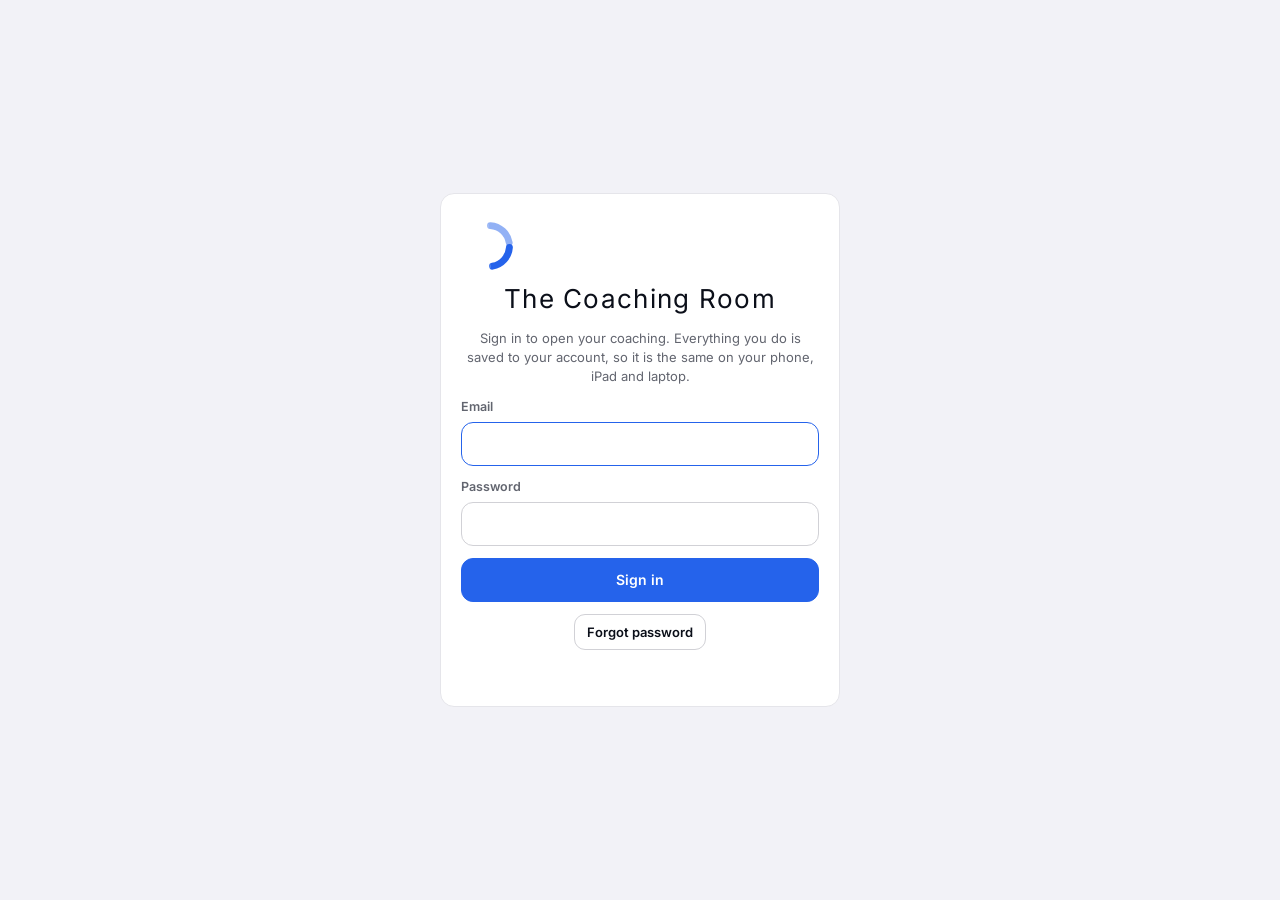
==== commit bd66a3f0: "Visual rebrand" ====
--- a/index.html
+++ b/index.html
@@ -3,10 +3,10 @@
 <head>
 <meta charset="utf-8">
 <meta name="viewport" content="width=device-width, initial-scale=1, viewport-fit=cover">
-<meta name="theme-color" content="#0A1020">
+<meta name="theme-color" content="#F2F2F7">
 <meta name="apple-mobile-web-app-capable" content="yes">
 <meta name="mobile-web-app-capable" content="yes">
-<meta name="apple-mobile-web-app-status-bar-style" content="black-translucent">
+<meta name="apple-mobile-web-app-status-bar-style" content="default">
 <meta name="apple-mobile-web-app-title" content="Coaching Room">
 <meta name="description" content="Coaching app: game model, tactics board, sessions, match plans and reviews.">
 <title>The Coaching Room</title>
@@ -14,7 +14,7 @@
 <link rel="icon" type="image/png" sizes="192x192" href="icons/icon-192.png">
 <link rel="apple-touch-icon" href="icons/apple-touch-icon.png">
 <link rel="preload" href="fonts/inter-latin-400-normal.woff2" as="font" type="font/woff2" crossorigin>
-<link rel="preload" href="fonts/barlow-condensed-latin-700-normal.woff2" as="font" type="font/woff2" crossorigin>
+<link rel="preload" href="fonts/oswald-latin-700-normal.woff2" as="font" type="font/woff2" crossorigin>
 <link rel="stylesheet" href="css/app.css">
 <script src="vendor/supabase.js" defer></script>
 <script>
--- a/css/app.css
+++ b/css/app.css
@@ -2,22 +2,28 @@
 @font-face{font-family:Inter;font-weight:500;font-display:swap;src:url(../fonts/inter-latin-500-normal.woff2) format('woff2')}
 @font-face{font-family:Inter;font-weight:600;font-display:swap;src:url(../fonts/inter-latin-600-normal.woff2) format('woff2')}
 @font-face{font-family:Inter;font-weight:700;font-display:swap;src:url(../fonts/inter-latin-700-normal.woff2) format('woff2')}
-@font-face{font-family:'Barlow Condensed';font-weight:500;font-display:swap;src:url(../fonts/barlow-condensed-latin-500-normal.woff2) format('woff2')}
-@font-face{font-family:'Barlow Condensed';font-weight:600;font-display:swap;src:url(../fonts/barlow-condensed-latin-600-normal.woff2) format('woff2')}
-@font-face{font-family:'Barlow Condensed';font-weight:700;font-display:swap;src:url(../fonts/barlow-condensed-latin-700-normal.woff2) format('woff2')}
+
+@font-face{font-family:Oswald;font-weight:500;font-display:swap;src:url(../fonts/oswald-latin-500-normal.woff2) format('woff2')}
+@font-face{font-family:Oswald;font-weight:700;font-display:swap;src:url(../fonts/oswald-latin-700-normal.woff2) format('woff2')}
+@font-face{font-family:'JetBrains Mono';font-weight:500;font-display:swap;src:url(../fonts/jetbrains-mono-latin-500-normal.woff2) format('woff2')}
+@font-face{font-family:'JetBrains Mono';font-weight:700;font-display:swap;src:url(../fonts/jetbrains-mono-latin-700-normal.woff2) format('woff2')}
 
 :root{
-  --bg:#0A1020; --surface:#121A2E; --surface2:#18233D; --input:#0E1528;
-  --line:rgba(255,255,255,.07); --line2:rgba(255,255,255,.12);
-  --text:#EEF2FA; --text2:#C6CFE0; --muted:#9AA6BF;
-  --accent:#3D7BFF; --accent-soft:color-mix(in srgb,var(--accent) 16%,transparent);
-  --accent-line:color-mix(in srgb,var(--accent) 45%,transparent);
-  --lamp:#FFD34D; --lamp-soft:rgba(255,211,77,.09); --lamp-line:rgba(255,211,77,.28); --lamp-text:#FFF1C7;
-  --good:#3DDC97; --good-soft:rgba(61,220,151,.12); --good-text:#7BE8B8;
-  --bad:#FF6B6B; --opp:#D63B3B; --on-accent:#fff;
-  --c-training:#3D7BFF; --c-match:#2FB67A; --c-analysis:#FF8A3D;
-  --r:20px; --r-sm:14px;
-  --display:'Barlow Condensed','Arial Narrow',sans-serif;
+  --bg:#F2F2F7; --surface:#FFFFFF; --surface2:#E9E9EE; --input:#FFFFFF;
+  --line:#E5E5EA; --line2:#D1D1D6;
+  --text:#0B0F19; --text2:#3A3D46; --muted:#62656F;
+  --accent:#2563EB; --accent-ink:#1D4ED8; --accent-soft:color-mix(in srgb,var(--accent) 12%,transparent);
+  --accent-line:color-mix(in srgb,var(--accent) 40%,transparent);
+  --band:#8AB4FF;
+  --lamp:#FFD34D; --lamp-soft:#FFF6D6; --lamp-line:#F2C94C; --lamp-text:#4A3A00;
+  --good:#1E8A55; --good-soft:#E3F6EC; --good-text:#166C42;
+  --bad:#D92D20; --opp:#D63B3B; --on-accent:#fff;
+  --c-training:#2563EB; --c-match:#2FB67A; --c-analysis:#FF8A3D;
+  --b-training:#8AB4FF; --b-match:#7FDDA6; --b-analysis:#FFB27F;
+  --navy:#0E1A33; --club:#1D4ED8;
+  --r:14px; --r-sm:12px;
+  --display:Oswald,'Barlow Condensed','Arial Narrow',sans-serif;
+  --mono:'JetBrains Mono',ui-monospace,Menlo,Consolas,monospace;
   --safe-b:env(safe-area-inset-bottom,0px); --safe-t:env(safe-area-inset-top,0px);
 }
 *{box-sizing:border-box}
@@ -46,8 +52,9 @@
 .btn.guide-btn{display:none}
 @media (min-width:700px){.btn.guide-btn{display:inline-flex}}
 /* Each area has its own colour: buttons, tabs and highlights follow it. */
-body[data-sec="match"]{--accent:var(--c-match);--on-accent:#06150F}
-body[data-sec="analysis"]{--accent:var(--c-analysis);--on-accent:#1A0E05}
+body[data-sec="training"]{--band:var(--b-training)}
+body[data-sec="match"]{--accent:#1E8A55;--accent-ink:#166C42;--on-accent:#fff;--band:var(--b-match)}
+body[data-sec="analysis"]{--accent:#C2410C;--accent-ink:#9A3412;--on-accent:#fff;--band:var(--b-analysis)}
 .bottomnav svg,.sidebar svg{width:24px;height:24px}
 
 @media (min-width:900px){
@@ -167,6 +174,11 @@
 /* ---------- Pitch / canvas ---------- */
 .pitchwrap{background:#0B2F21;border-radius:18px;overflow:hidden;position:relative}
 svg.pitch{width:100%;height:auto;touch-action:none;user-select:none;-webkit-user-select:none;-webkit-touch-callout:none}
+/* Phones: the pitch takes every touch (to drag players), so it must never fill the screen. The frames sit
+   above it and the buttons stay in view below, giving the page somewhere to scroll from. */
+@media (max-width:899px){
+  #frames{order:-1}
+}
 .toolrail{display:flex;gap:6px;overflow-x:auto;scrollbar-width:none;padding-bottom:2px}
 .toolrail::-webkit-scrollbar{display:none}
 .tool{flex:none;min-width:64px;min-height:56px;border-radius:14px;border:1px solid var(--line);background:var(--surface);color:var(--text2);font-weight:600;font-size:11px;display:flex;flex-direction:column;align-items:center;justify-content:center;gap:4px;cursor:pointer;padding:4px 8px}
@@ -294,3 +306,151 @@
 .bigpick .s{font-size:12.5px;opacity:.85}
 .tabs3{grid-auto-flow:column}
 .group{padding:12px}
+
+/* ================= Light look (Nov 2026): Native base, colour-block headers, scorebug, mono numbers ================= */
+a{color:var(--accent-ink)}
+.glow{display:none}
+.mono,.num{font-family:var(--mono);font-weight:700;letter-spacing:0}
+.num{color:var(--accent-ink)}
+.card,.item{border-color:transparent}
+.card.link:hover,.item:hover{border-color:var(--line2)}
+.btn:hover{background:rgba(0,0,0,.04)}
+.btn.pri:hover{background:var(--accent)}
+.btn.on,.tool.on{color:var(--accent-ink)}
+.pill{color:var(--accent-ink)}
+.pill.grey{background:var(--surface2);color:var(--text2)}
+.pill.lamp{background:var(--lamp);color:#1b1400}
+.pill.opp{background:#FDE3E3;color:#A51D1D}
+.pill.an{background:#FFE8D6;color:#9A3412}
+.chip{background:var(--surface)}
+.seg button,.seg a{background:var(--surface)}
+.seg button.on.good,.seg button.on.no{color:#fff}
+input::placeholder,textarea::placeholder{color:#8A8D96}
+select{background-image:url("data:image/svg+xml,%3Csvg xmlns='http://www.w3.org/2000/svg' width='16' height='16' viewBox='0 0 24 24' fill='none' stroke='%2362656F' stroke-width='2' stroke-linecap='round'%3E%3Cpath d='M6 9l6 6 6-6'/%3E%3C/svg%3E")}
+.scrim{background:rgba(0,0,0,.35)}
+.sheet{border-color:transparent}
+.toast{background:#0B0F19;color:#fff}
+.tool{background:var(--surface)}
+.empty{background:transparent}
+/* The yellow is only ever "you need to do this". */
+.challenge .title{color:var(--lamp-text)}
+.q{color:var(--text)}
+.q.ok{color:var(--text2)}
+.q .ic{color:#0B0F19}
+.q.ok .ic,.q.req .ic{color:#fff}
+.q .src{color:#7A6400}
+.q .qd{color:#4A3A00}
+.q .qt{color:#7A6400}
+.q .qh.go{text-decoration-color:rgba(122,100,0,.4)}
+.qx{border-color:var(--lamp-line);color:#4A3A00}
+.qx:hover{border-color:#B38F00;color:#1b1400}
+@media (max-width:899px){
+  .chaldock{background:var(--surface);border-color:var(--lamp-line);box-shadow:0 8px 24px rgba(0,0,0,.14)}
+  .chaldock .dockbar{background:var(--lamp-soft);color:var(--lamp-text)}
+}
+
+/* Top bar: plain on Home and the area pages, a coloured band on the screens inside an area. */
+.topbar{background:rgba(242,242,247,.92);border-bottom:0}
+.topbar .btn.icon{background:var(--surface2)!important;border:0}
+.topbar #meBtn{background:#0B0F19!important;color:#fff}
+.team-switch{background:transparent;border:0;padding:0;min-height:44px;max-width:none;border-radius:8px}
+.hometitle{display:flex;flex-direction:column;align-items:flex-start;line-height:1.05;text-align:left;min-width:0}
+.hometitle .tm{font-size:13px;color:var(--muted);font-weight:500;display:flex;align-items:center;gap:4px;white-space:nowrap;overflow:hidden;text-overflow:ellipsis;max-width:100%}
+.hometitle .tm svg{width:14px;height:14px}
+.hometitle .bn{font-family:var(--display);font-weight:700;font-size:28px;text-transform:uppercase;letter-spacing:.01em;color:var(--text)}
+.topbar.band{flex-direction:column;align-items:stretch;gap:0;background:var(--band);color:#0B0F19;padding:calc(4px + var(--safe-t)) 8px 12px}
+body:not([data-sec]) .topbar.band,body[data-sec=""] .topbar.band{--band:#E3E3E8}
+.band .bandrow{display:flex;align-items:center;gap:6px;min-height:46px}
+.band .backlink{display:inline-flex;align-items:center;min-height:44px;padding:0 8px;color:#0B0F19;text-decoration:none;font-size:16px;font-weight:500;white-space:nowrap}
+.band .backlink svg{width:20px;height:20px;margin-left:-4px}
+.band .btn{color:#0B0F19}
+.band .btn.icon{background:rgba(255,255,255,.45)!important}
+.band .bandtitle{padding:0 8px;font-family:var(--display);font-weight:700;font-size:26px;text-transform:uppercase;line-height:1.05;letter-spacing:.01em;overflow:hidden;text-overflow:ellipsis;display:-webkit-box;-webkit-line-clamp:2;-webkit-box-orient:vertical}
+.band .bandsub{margin:4px 8px 0;padding:0;border:0;background:none;color:#0B0F19;font:500 14px Inter,system-ui,sans-serif;text-align:left;cursor:pointer;align-self:flex-start;min-height:28px}
+.band .bandsub[disabled]{cursor:default}
+.band.compact .bandtitle{font-size:21px;-webkit-line-clamp:1}
+@media (min-width:900px){
+  .topbar.band{padding:calc(8px + var(--safe-t)) 20px 16px}
+  .band .bandtitle{font-size:34px}
+}
+
+/* Main bar: the phone's own tab bar look. The lit item gets a bar in its area's colour. */
+.bottomnav{background:rgba(249,249,249,.96);border-top:1px solid var(--line2)}
+.bottomnav a{color:#6B6E78}
+.bottomnav a.on,.bottomnav a.training.on,.bottomnav a.match.on,.bottomnav a.analysis.on{color:#0B0F19;background:transparent;box-shadow:inset 0 3px 0 #0B0F19;border-radius:0}
+.bottomnav a.training.on{box-shadow:inset 0 3px 0 var(--c-training)}
+.bottomnav a.match.on{box-shadow:inset 0 3px 0 var(--c-match)}
+.bottomnav a.analysis.on{box-shadow:inset 0 3px 0 var(--c-analysis)}
+@media (min-width:900px){.bottomnav{background:transparent;border-bottom:1px solid var(--line2)}.bottomnav a.on{box-shadow:inset 0 -3px 0 #0B0F19}.bottomnav a.training.on{box-shadow:inset 0 -3px 0 var(--c-training)}.bottomnav a.match.on{box-shadow:inset 0 -3px 0 var(--c-match)}.bottomnav a.analysis.on{box-shadow:inset 0 -3px 0 var(--c-analysis)}}
+
+/* Grouped lists: white rounded blocks of rows, a grey caption above. */
+.ghead{display:flex;justify-content:space-between;align-items:baseline;gap:8px;font-size:13px;color:var(--muted);text-transform:uppercase;letter-spacing:.02em;padding:10px 4px 0;font-weight:500}
+.ghead .mono{font-size:12px}
+.gl{background:var(--surface);border-radius:var(--r);overflow:hidden}
+.gl>.gr,.gl>details>summary.gr,.gl>details.gr>summary{border-bottom:1px solid var(--line)}
+.gl>:last-child.gr,.gl>details:last-child>summary.gr,.gl>details.gr:last-child>summary{border-bottom:0}
+.gl>details[open]:not(:last-child){border-bottom:1px solid var(--line)}
+.gr{display:flex;align-items:center;gap:10px;width:100%;min-height:48px;padding:10px 14px;background:transparent;border:0;color:var(--text);text-decoration:none;font:400 16px Inter,system-ui,sans-serif;text-align:left;cursor:pointer}
+.gr .lbl{flex:1;min-width:0}
+.gr .lbl small{display:block;font-size:12.5px;color:var(--muted)}
+.gr .v{color:var(--muted);display:inline-flex;align-items:center;gap:6px;white-space:nowrap}
+.gr .v .mono{font-size:13px;color:var(--text2)}
+.gr .ix{font-family:var(--mono);font-weight:700;font-size:13px;color:var(--muted);flex:none;width:22px}
+.gr .chev{color:#A0A3AB;font-size:18px;line-height:1}
+.gr.add{color:var(--accent-ink)}
+details>summary{list-style:none}
+details>summary::-webkit-details-marker{display:none}
+details[open]>summary.gr .chev,details.gr[open]>summary .chev{transform:rotate(90deg)}
+.fold{padding:4px 14px 14px;display:flex;flex-direction:column;gap:10px}
+.gr.must{background:var(--lamp-soft);color:#0B0F19}
+.gr.must .dotm{width:8px;height:8px;border-radius:50%;background:#E0A800;flex:none}
+.gl.must{border:1px solid var(--lamp-line)}
+.minstrip{display:flex;height:6px;gap:2px}
+.minstrip span{background:var(--band)}
+.minstrip span:nth-child(4n+1){background:color-mix(in srgb,var(--band) 45%,#fff)}
+.minstrip span:nth-child(4n+2){background:color-mix(in srgb,var(--band) 70%,#fff)}
+.minstrip span:nth-child(4n+4){background:color-mix(in srgb,var(--band) 75%,#0B0F19 25%)}
+
+/* Native segmented control */
+.nseg{display:grid;grid-auto-flow:column;grid-auto-columns:minmax(0,1fr);background:#E3E3E8;border-radius:9px;padding:2px}
+.nseg button{min-height:34px;border:0;background:transparent;border-radius:7px;font:500 14px Inter,system-ui,sans-serif;color:#0B0F19;cursor:pointer}
+.nseg button.on{background:#fff;font-weight:600;box-shadow:0 1px 3px rgba(0,0,0,.15)}
+
+/* Scorebug: the next match, broadcast style */
+.scorebug{display:flex;align-items:stretch;background:var(--navy);color:#fff;border-radius:10px;overflow:hidden;font-family:var(--display);font-weight:700;font-size:19px;text-transform:uppercase;line-height:1.1}
+.scorebug .us{background:var(--club);padding:9px 12px;flex:1;min-width:0;white-space:nowrap;overflow:hidden;text-overflow:ellipsis}
+.scorebug .vs{padding:9px 8px;color:#AEB9D0;font-family:var(--mono);font-size:13px;display:flex;align-items:center}
+.scorebug .them{padding:9px 12px;flex:1;min-width:0;text-align:right;white-space:nowrap;overflow:hidden;text-overflow:ellipsis}
+.scorebug .them.unset{color:#AEB9D0}
+.band .scorebug{margin:2px 8px 0}
+.nextcard{display:block;text-decoration:none;color:var(--text);background:var(--surface);border-radius:12px;overflow:hidden;border:0;padding:0;width:100%;text-align:left;cursor:pointer}
+.nextcard .meta{display:flex;justify-content:space-between;align-items:center;gap:8px;padding:9px 12px;font-size:13px}
+.nextcard .meta .mono{font-size:12px;color:var(--good-text)}
+.nextcard .meta .mono.todo{color:#8A6A00}
+
+/* Home: the week as three colour bands */
+.bands{display:flex;flex-direction:column;border-radius:var(--r);overflow:hidden}
+.bandtile{display:flex;align-items:center;gap:12px;padding:14px 16px;color:#0B0F19;text-decoration:none;min-height:72px}
+.bandtile.training{background:var(--b-training)}.bandtile.match{background:var(--b-match)}.bandtile.analysis{background:var(--b-analysis)}
+.bandtile .t{display:block;font-family:var(--display);font-weight:700;font-size:28px;text-transform:uppercase;line-height:1}
+.bandtile .s{display:block;font-size:13px;font-weight:500;margin-top:3px}
+.bandtile .k{text-align:right;flex:none}
+.bandtile .k b{display:block;font-family:var(--mono);font-size:20px;font-weight:700}
+.bandtile .k small{font-family:var(--mono);font-size:10px;font-weight:500;text-transform:uppercase}
+@media (min-width:900px){
+  .bands{flex-direction:row}
+  .bandtile{flex:1;flex-direction:column;align-items:flex-start;min-height:170px;padding:22px}
+  .bandtile .t{font-size:36px}
+  .bandtile .k{margin-top:auto;text-align:left}
+}
+.homegrid{display:grid;gap:10px}
+@media (min-width:900px){.homegrid{grid-template-columns:minmax(0,2fr) minmax(0,1fr);align-items:start;gap:18px}}
+.mustbox{background:var(--lamp-soft);border:1px solid var(--lamp-line);border-radius:var(--r);overflow:hidden}
+.mustbox .gr{border-bottom:1px solid var(--lamp-line)}
+.mustbox .gr:last-child{border-bottom:0}
+.mustbox .mh{display:flex;justify-content:space-between;align-items:center;padding:10px 14px 4px;font-weight:700;font-size:14px}
+.btn.kick{min-height:54px;background:var(--navy);color:#fff;border:0;font-family:var(--display);font-size:20px;text-transform:uppercase;letter-spacing:.04em;border-radius:14px}
+.sr{position:absolute;width:1px;height:1px;overflow:hidden;clip:rect(0 0 0 0);white-space:nowrap}
+.hometitle .tmn{overflow:hidden;text-overflow:ellipsis;white-space:nowrap;min-width:0}
+.hometitle .tm svg,.hometitle .tm .badge-num,.hometitle .tm img{flex:none}
+.bandtile .grow{min-width:0}.bandtile .s{white-space:nowrap;overflow:hidden;text-overflow:ellipsis}
